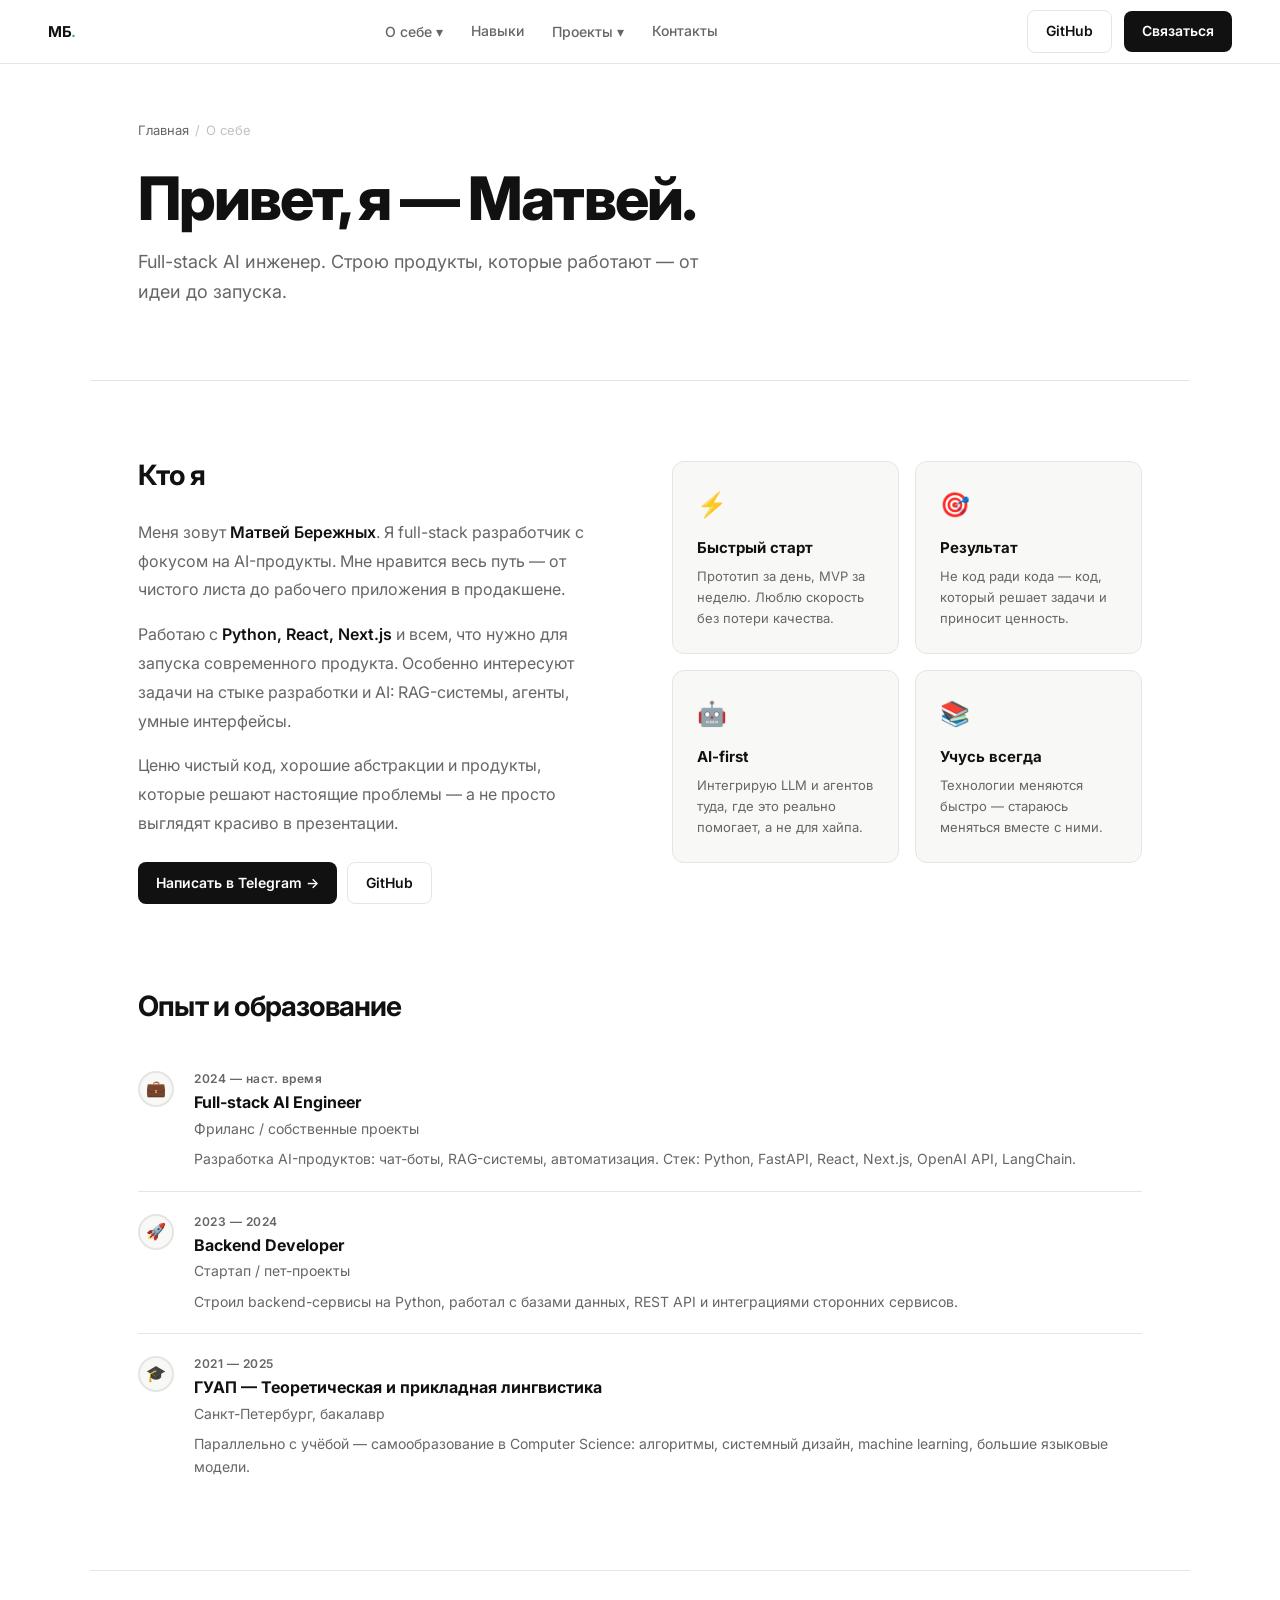
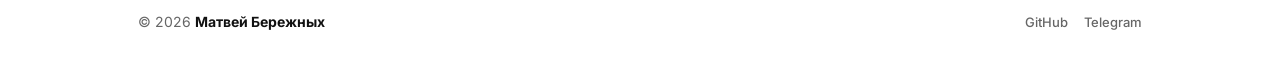
==== about.html @ 2c63535a "Initial commit" ====
<!DOCTYPE html>
<html lang="ru">
<head>
  <meta charset="UTF-8" />
  <meta name="viewport" content="width=device-width, initial-scale=1.0" />
  <title>О себе — Матвей Бережных</title>
  <link rel="preconnect" href="https://fonts.googleapis.com" />
  <link href="https://fonts.googleapis.com/css2?family=Inter:wght@300;400;500;600;700;800&display=swap" rel="stylesheet" />
  <link rel="stylesheet" href="style.css" />
  <style>
    .two-col { display: grid; grid-template-columns: 1fr 1fr; gap: 64px; align-items: start; }
    .content h2 { font-size: 28px; font-weight: 700; letter-spacing: -0.8px; margin-bottom: 20px; }
    .content p { font-size: 16px; color: var(--text-muted); line-height: 1.8; margin-bottom: 16px; }
    .content p strong { color: var(--text); font-weight: 600; }

    /* Timeline */
    .timeline { margin-top: 8px; }
    .tl-item {
      display: flex; gap: 20px; padding: 20px 0;
      border-bottom: 1px solid var(--border);
    }
    .tl-item:last-child { border-bottom: none; }
    .tl-dot {
      width: 36px; height: 36px; border-radius: 50%;
      background: var(--bg2); border: 2px solid var(--border);
      display: flex; align-items: center; justify-content: center;
      font-size: 16px; flex-shrink: 0; margin-top: 2px;
    }
    .tl-year { font-size: 12px; font-weight: 600; color: var(--text-muted); letter-spacing: 0.5px; }
    .tl-title { font-size: 16px; font-weight: 700; color: var(--text); margin-top: 2px; }
    .tl-place { font-size: 14px; color: var(--text-muted); margin-top: 2px; }
    .tl-desc { font-size: 14px; color: var(--text-muted); line-height: 1.6; margin-top: 8px; }

    /* Values grid */
    .values-grid { display: grid; grid-template-columns: 1fr 1fr; gap: 16px; margin-top: 8px; }
    .value-card {
      background: var(--bg2); border: 1px solid var(--border); border-radius: var(--radius);
      padding: 24px; transition: border-color 0.15s;
    }
    .value-card:hover { border-color: #bbb; }
    .value-icon { font-size: 24px; margin-bottom: 12px; }
    .value-title { font-size: 15px; font-weight: 700; color: var(--text); margin-bottom: 6px; }
    .value-desc { font-size: 13px; color: var(--text-muted); line-height: 1.6; }

    @media (max-width: 768px) {
      .two-col { grid-template-columns: 1fr; gap: 48px; }
      .values-grid { grid-template-columns: 1fr; }
    }
  </style>
</head>
<body>

  <nav id="nav">
    <a href="index.html" class="nav-logo">МБ<span>.</span></a>
    <ul class="nav-links" id="navLinks">
      <li>
        <button onclick="toggleDropdown(this)">О себе <i class="chevron">▾</i></button>
        <div class="dropdown">
          <a href="about.html" class="dropdown-item">
            <div class="di-icon">👤</div>
            <div class="di-text"><div class="di-title">Обо мне</div><div class="di-desc">Биография, опыт, ценности</div></div>
          </a>
          <a href="about.html#experience" class="dropdown-item">
            <div class="di-icon">🏆</div>
            <div class="di-text"><div class="di-title">Опыт и образование</div><div class="di-desc">Чем занимался, где учился</div></div>
          </a>
        </div>
      </li>
      <li><a href="index.html#skills">Навыки</a></li>
      <li>
        <button onclick="toggleDropdown(this)">Проекты <i class="chevron">▾</i></button>
        <div class="dropdown">
          <a href="project-ai.html" class="dropdown-item">
            <div class="di-icon">🤖</div>
            <div class="di-text"><div class="di-title">AI Ассистент</div><div class="di-desc">LLM-агент с памятью и RAG</div></div>
          </a>
          <a href="project-analytics.html" class="dropdown-item">
            <div class="di-icon">📊</div>
            <div class="di-text"><div class="di-title">Аналитическая платформа</div><div class="di-desc">SaaS-дашборды + AI-инсайты</div></div>
          </a>
          <a href="project-outreach.html" class="dropdown-item">
            <div class="di-icon">✉️</div>
            <div class="di-text"><div class="di-title">Outreach автоматизация</div><div class="di-desc">AI-рассылки + аналитика</div></div>
          </a>
          <div class="dropdown-divider"></div>
          <a href="index.html#projects" class="dropdown-item">
            <div class="di-icon">→</div>
            <div class="di-text"><div class="di-title">Все проекты</div><div class="di-desc">На главной странице</div></div>
          </a>
        </div>
      </li>
      <li><a href="index.html#contact">Контакты</a></li>
    </ul>
    <div class="nav-cta">
      <a href="https://github.com/tamed0g" target="_blank" rel="noopener noreferrer" class="btn btn-outline">GitHub</a>
      <a href="index.html#contact" class="btn btn-primary">Связаться</a>
    </div>
  </nav>

  <div class="page-hero fade-in">
    <div class="breadcrumb">
      <a href="index.html">Главная</a>
      <span>/</span>
      <span>О себе</span>
    </div>
    <h1>Привет, я — Матвей.</h1>
    <p>Full-stack AI инженер. Строю продукты, которые работают — от идеи до запуска.</p>
  </div>

  <div class="content">
    <div class="two-col">
      <div class="fade-in">
        <h2>Кто я</h2>
        <p>Меня зовут <strong>Матвей Бережных</strong>. Я full-stack разработчик с фокусом на AI-продукты. Мне нравится весь путь — от чистого листа до рабочего приложения в продакшене.</p>
        <p>Работаю с <strong>Python, React, Next.js</strong> и всем, что нужно для запуска современного продукта. Особенно интересуют задачи на стыке разработки и AI: RAG-системы, агенты, умные интерфейсы.</p>
        <p>Ценю чистый код, хорошие абстракции и продукты, которые решают настоящие проблемы — а не просто выглядят красиво в презентации.</p>
        <div style="display:flex;gap:10px;margin-top:24px;flex-wrap:wrap;">
          <a href="https://t.me/tamed0g" target="_blank" rel="noopener noreferrer" class="btn btn-primary">Написать в Telegram →</a>
          <a href="https://github.com/tamed0g" target="_blank" rel="noopener noreferrer" class="btn btn-outline">GitHub</a>
        </div>
      </div>
      <div class="values-grid fade-in">
        <div class="value-card">
          <div class="value-icon">⚡</div>
          <div class="value-title">Быстрый старт</div>
          <div class="value-desc">Прототип за день, MVP за неделю. Люблю скорость без потери качества.</div>
        </div>
        <div class="value-card">
          <div class="value-icon">🎯</div>
          <div class="value-title">Результат</div>
          <div class="value-desc">Не код ради кода — код, который решает задачи и приносит ценность.</div>
        </div>
        <div class="value-card">
          <div class="value-icon">🤖</div>
          <div class="value-title">AI-first</div>
          <div class="value-desc">Интегрирую LLM и агентов туда, где это реально помогает, а не для хайпа.</div>
        </div>
        <div class="value-card">
          <div class="value-icon">📚</div>
          <div class="value-title">Учусь всегда</div>
          <div class="value-desc">Технологии меняются быстро — стараюсь меняться вместе с ними.</div>
        </div>
      </div>
    </div>

    <div style="margin-top: 80px;" id="experience">
      <h2 class="fade-in">Опыт и образование</h2>
      <div class="timeline">
        <div class="tl-item fade-in">
          <div class="tl-dot">💼</div>
          <div class="tl-body">
            <div class="tl-year">2024 — наст. время</div>
            <div class="tl-title">Full-stack AI Engineer</div>
            <div class="tl-place">Фриланс / собственные проекты</div>
            <div class="tl-desc">Разработка AI-продуктов: чат-боты, RAG-системы, автоматизация. Стек: Python, FastAPI, React, Next.js, OpenAI API, LangChain.</div>
          </div>
        </div>
        <div class="tl-item fade-in">
          <div class="tl-dot">🚀</div>
          <div class="tl-body">
            <div class="tl-year">2023 — 2024</div>
            <div class="tl-title">Backend Developer</div>
            <div class="tl-place">Стартап / пет-проекты</div>
            <div class="tl-desc">Строил backend-сервисы на Python, работал с базами данных, REST API и интеграциями сторонних сервисов.</div>
          </div>
        </div>
        <div class="tl-item fade-in">
          <div class="tl-dot">🎓</div>
          <div class="tl-body">
            <div class="tl-year">2021 — 2025</div>
            <div class="tl-title">ГУАП — Теоретическая и прикладная лингвистика</div>
            <div class="tl-place">Санкт-Петербург, бакалавр</div>
            <div class="tl-desc">Параллельно с учёбой — самообразование в Computer Science: алгоритмы, системный дизайн, machine learning, большие языковые модели.</div>
          </div>
        </div>
      </div>
    </div>
  </div>

  <footer>
    <div class="footer-left">© 2026 <a href="index.html">Матвей Бережных</a></div>
    <div class="footer-socials">
      <a href="https://github.com/tamed0g" target="_blank" rel="noopener noreferrer">GitHub</a>
      <a href="https://t.me/tamed0g" target="_blank" rel="noopener noreferrer">Telegram</a>
    </div>
  </footer>

  <script src="main.js"></script>
</body>
</html>
---- style.css ----
/* ── RESET ── */
*, *::before, *::after { box-sizing: border-box; margin: 0; padding: 0; }

:root {
  --bg: #ffffff;
  --bg2: #f8f8f6;
  --bg3: #f0efeb;
  --text: #111111;
  --text-muted: #666666;
  --accent-green: #22c55e;
  --border: #e5e5e3;
  --radius: 12px;
  --radius-sm: 8px;
}

html { scroll-behavior: smooth; }
body {
  font-family: 'Inter', -apple-system, sans-serif;
  background: var(--bg);
  color: var(--text);
  line-height: 1.6;
  -webkit-font-smoothing: antialiased;
}

/* ── NAV ── */
nav {
  position: fixed; top: 0; left: 0; right: 0; z-index: 100;
  display: flex; align-items: center; justify-content: space-between;
  padding: 0 48px; height: 64px;
  background: rgba(255,255,255,0.85);
  backdrop-filter: blur(12px);
  border-bottom: 1px solid var(--border);
  transition: box-shadow 0.2s;
}
nav.scrolled { box-shadow: 0 1px 16px rgba(0,0,0,0.06); }

.nav-logo {
  font-size: 15px; font-weight: 700; letter-spacing: -0.3px;
  color: var(--text); text-decoration: none;
}
.nav-logo span { color: var(--accent-green); }

.nav-links {
  display: flex; gap: 4px; list-style: none; align-items: center;
}
.nav-links > li { position: relative; }
.nav-links > li > a,
.nav-links > li > button {
  font-size: 14px; font-weight: 500; color: var(--text-muted);
  text-decoration: none; background: none; border: none; cursor: pointer;
  padding: 6px 12px; border-radius: 6px;
  display: flex; align-items: center; gap: 4px;
  transition: color 0.15s, background 0.15s; font-family: inherit;
}
.nav-links > li > a:hover,
.nav-links > li > button:hover,
.nav-links > li.open > button { color: var(--text); background: var(--bg2); }
.nav-links > li > button .chevron {
  display: inline-block; transition: transform 0.2s; font-style: normal;
}
.nav-links > li.open > button .chevron { transform: rotate(180deg); }

.nav-cta { display: flex; align-items: center; gap: 12px; }

/* Dropdown */
.dropdown {
  position: absolute; top: calc(100% + 10px); left: 50%;
  transform: translateX(-50%) translateY(-8px);
  min-width: 220px; background: var(--bg);
  border: 1px solid var(--border); border-radius: var(--radius);
  box-shadow: 0 8px 32px rgba(0,0,0,0.10), 0 2px 8px rgba(0,0,0,0.06);
  padding: 8px; opacity: 0; pointer-events: none;
  transition: opacity 0.18s ease, transform 0.18s ease; z-index: 200;
}
.nav-links > li.open .dropdown {
  opacity: 1; pointer-events: auto; transform: translateX(-50%) translateY(0);
}
.dropdown::before {
  content: ''; position: absolute; top: -5px; left: 50%;
  transform: translateX(-50%) rotate(45deg); width: 10px; height: 10px;
  background: var(--bg);
  border-left: 1px solid var(--border); border-top: 1px solid var(--border);
}
.dropdown-item {
  display: flex; align-items: flex-start; gap: 12px;
  padding: 10px 12px; border-radius: 8px;
  text-decoration: none; color: var(--text); transition: background 0.12s;
}
.dropdown-item:hover { background: var(--bg2); }
.di-icon {
  font-size: 20px; width: 36px; height: 36px;
  background: var(--bg2); border: 1px solid var(--border);
  border-radius: 8px; display: flex; align-items: center;
  justify-content: center; flex-shrink: 0; transition: border-color 0.12s;
}
.dropdown-item:hover .di-icon { border-color: #bbb; }
.di-title { font-size: 13px; font-weight: 600; color: var(--text); line-height: 1.3; }
.di-desc { font-size: 12px; color: var(--text-muted); margin-top: 1px; line-height: 1.4; }
.dropdown-divider { height: 1px; background: var(--border); margin: 6px 0; }

/* ── BUTTONS ── */
.btn {
  display: inline-flex; align-items: center; gap: 6px;
  padding: 9px 18px; font-size: 14px; font-weight: 600;
  border-radius: var(--radius-sm); text-decoration: none;
  transition: all 0.15s; cursor: pointer; border: none;
}
.btn-primary { background: var(--text); color: #fff; }
.btn-primary:hover { background: #333; }
.btn-outline { background: transparent; color: var(--text); border: 1.5px solid var(--border); }
.btn-outline:hover { border-color: var(--text); background: var(--bg2); }

/* ── FOOTER ── */
footer {
  border-top: 1px solid var(--border); padding: 40px 48px;
  max-width: 1100px; margin: 0 auto;
  display: flex; align-items: center; justify-content: space-between; flex-wrap: wrap; gap: 16px;
}
.footer-left { font-size: 14px; color: var(--text-muted); }
.footer-left a { font-weight: 700; color: var(--text); text-decoration: none; }
.footer-socials { display: flex; gap: 16px; }
.footer-socials a {
  font-size: 13px; font-weight: 500; color: var(--text-muted);
  text-decoration: none; display: flex; align-items: center; gap: 5px; transition: color 0.15s;
}
.footer-socials a:hover { color: var(--text); }

/* ── FADE-IN ── */
.fade-in {
  opacity: 0; transform: translateY(20px);
  transition: opacity 0.5s ease, transform 0.5s ease;
}
.fade-in.visible { opacity: 1; transform: none; }

/* ── PAGE HERO (страницы проектов и "О себе") ── */
.page-hero {
  padding: 120px 48px 72px;
  max-width: 1100px; margin: 0 auto;
  border-bottom: 1px solid var(--border);
}
.breadcrumb { display: flex; align-items: center; gap: 6px; font-size: 13px; color: var(--text-muted); margin-bottom: 24px; }
.breadcrumb a { color: var(--text-muted); text-decoration: none; }
.breadcrumb a:hover { color: var(--text); }
.breadcrumb span { opacity: 0.4; }
.hero-meta { display: flex; align-items: center; gap: 10px; margin-bottom: 20px; flex-wrap: wrap; }
.project-tag {
  font-size: 11px; font-weight: 600; letter-spacing: 0.8px; text-transform: uppercase;
  color: var(--text-muted); background: var(--bg2); border: 1px solid var(--border);
  padding: 3px 8px; border-radius: 4px;
}
.page-hero h1 { font-size: clamp(36px, 5vw, 60px); font-weight: 800; letter-spacing: -2px; line-height: 1.1; }
.page-hero p { margin-top: 16px; font-size: 18px; color: var(--text-muted); max-width: 580px; line-height: 1.7; }
.hero-actions { display: flex; gap: 12px; margin-top: 32px; flex-wrap: wrap; }
.hero-actions .btn { font-size: 15px; padding: 12px 24px; }

/* ── CONTENT (страницы проектов) ── */
.content { max-width: 1100px; margin: 0 auto; padding: 72px 48px; }
.content-block { margin-bottom: 64px; }
.content-block h2 { font-size: 24px; font-weight: 700; letter-spacing: -0.6px; margin-bottom: 20px; }
.content-block p { font-size: 16px; color: var(--text-muted); line-height: 1.8; margin-bottom: 14px; }
.content-block p strong { color: var(--text); font-weight: 600; }

/* Feature cards */
.feature-grid { display: grid; grid-template-columns: repeat(auto-fill, minmax(240px, 1fr)); gap: 16px; margin-top: 8px; }
.feature-card {
  background: var(--bg2); border: 1px solid var(--border); border-radius: var(--radius);
  padding: 24px; transition: border-color 0.15s;
}
.feature-card:hover { border-color: #bbb; }
.feature-icon { font-size: 24px; margin-bottom: 12px; }
.feature-title { font-size: 15px; font-weight: 700; color: var(--text); margin-bottom: 6px; }
.feature-desc { font-size: 13px; color: var(--text-muted); line-height: 1.6; }

/* Stack tags */
.stack-row { display: flex; flex-wrap: wrap; gap: 8px; margin-top: 8px; }
.stack-tag {
  font-size: 13px; font-weight: 500; color: var(--text);
  background: var(--bg2); border: 1px solid var(--border);
  border-radius: 6px; padding: 6px 12px;
}

/* Project prev/next nav */
.project-nav {
  display: flex; justify-content: space-between; align-items: center;
  padding: 32px 48px; border-top: 1px solid var(--border);
  max-width: 1100px; margin: 0 auto;
}
.pnav-link { display: flex; flex-direction: column; text-decoration: none; gap: 4px; }
.pnav-label { font-size: 12px; color: var(--text-muted); font-weight: 500; }
.pnav-title { font-size: 15px; font-weight: 700; color: var(--text); }
.pnav-link:hover .pnav-title { text-decoration: underline; }
.pnav-link.right { text-align: right; }

/* ── RESPONSIVE ── */
@media (max-width: 768px) {
  nav { padding: 0 24px; }
  .nav-links { display: none; }
  .page-hero, .content, .project-nav, footer { padding-left: 24px; padding-right: 24px; }
  footer { padding-top: 32px; padding-bottom: 32px; }
}
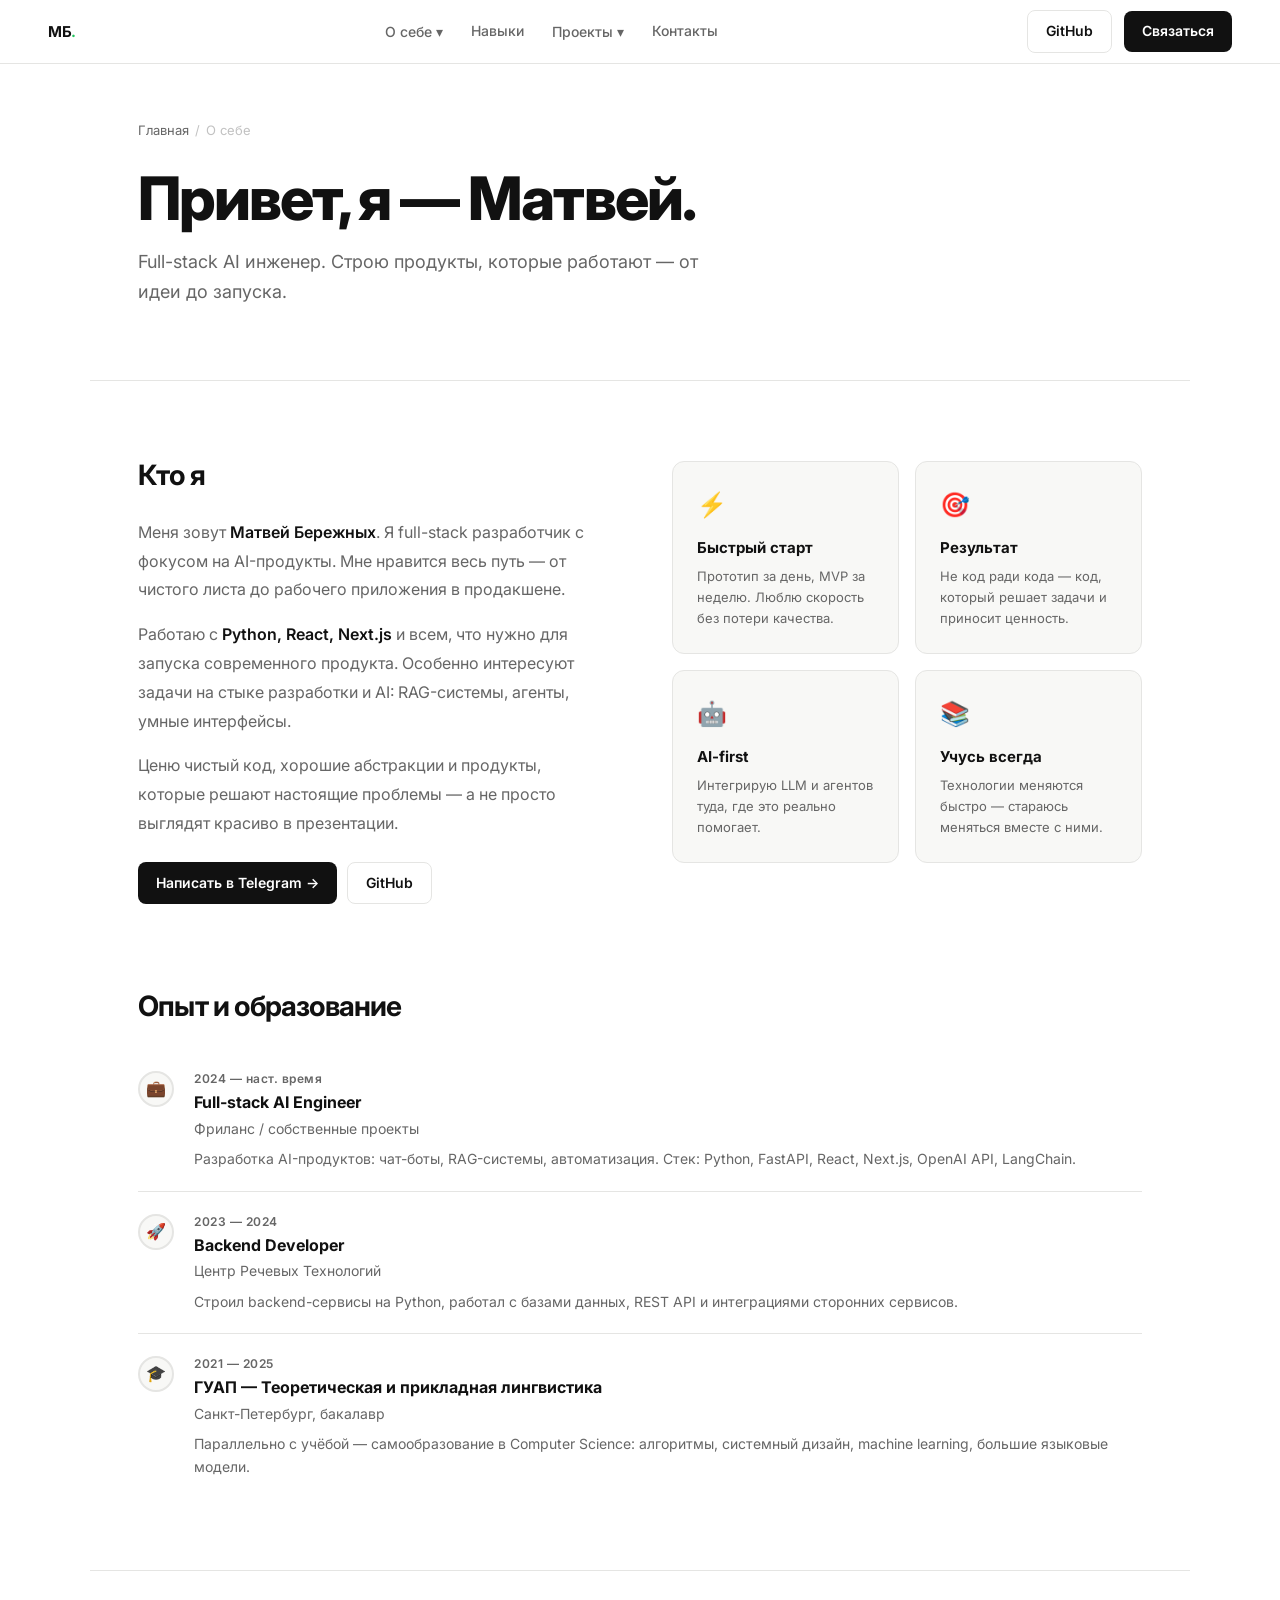
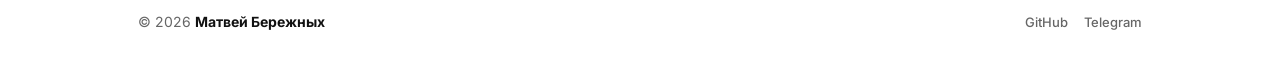
==== commit a13ba99c: "Nav: replace emoji with SVG icons in projects dropdown across all pages; fix about.html text and com" ====
--- a/about.html
+++ b/about.html
@@ -71,20 +71,16 @@
         <button onclick="toggleDropdown(this)">Проекты <i class="chevron">▾</i></button>
         <div class="dropdown">
           <a href="project-ai.html" class="dropdown-item">
-            <div class="di-icon">🤖</div>
+            <div class="di-icon"><svg width="18" height="18" viewBox="0 0 24 24" fill="none" stroke="currentColor" stroke-width="2" stroke-linecap="round" stroke-linejoin="round"><path d="m12 3-1.912 5.813a2 2 0 0 1-1.275 1.275L3 12l5.813 1.912a2 2 0 0 1 1.275 1.275L12 21l1.912-5.813a2 2 0 0 1 1.275-1.275L21 12l-5.813-1.912a2 2 0 0 1-1.275-1.275L12 3Z"/></svg></div>
             <div class="di-text"><div class="di-title">AI Ассистент</div><div class="di-desc">LLM-агент с памятью и RAG</div></div>
           </a>
-          <a href="project-analytics.html" class="dropdown-item">
-            <div class="di-icon">📊</div>
-            <div class="di-text"><div class="di-title">Аналитическая платформа</div><div class="di-desc">SaaS-дашборды + AI-инсайты</div></div>
-          </a>
           <a href="project-outreach.html" class="dropdown-item">
-            <div class="di-icon">✉️</div>
+            <div class="di-icon"><svg width="18" height="18" viewBox="0 0 24 24" fill="none" stroke="currentColor" stroke-width="2" stroke-linecap="round" stroke-linejoin="round"><path d="m22 2-7 20-4-9-9-4Z"/><path d="M22 2 11 13"/></svg></div>
             <div class="di-text"><div class="di-title">Outreach автоматизация</div><div class="di-desc">AI-рассылки + аналитика</div></div>
           </a>
           <div class="dropdown-divider"></div>
           <a href="index.html#projects" class="dropdown-item">
-            <div class="di-icon">→</div>
+            <div class="di-icon"><svg width="18" height="18" viewBox="0 0 24 24" fill="none" stroke="currentColor" stroke-width="2" stroke-linecap="round" stroke-linejoin="round"><rect width="7" height="7" x="3" y="3" rx="1"/><rect width="7" height="7" x="14" y="3" rx="1"/><rect width="7" height="7" x="14" y="14" rx="1"/><rect width="7" height="7" x="3" y="14" rx="1"/></svg></div>
             <div class="di-text"><div class="di-title">Все проекты</div><div class="di-desc">На главной странице</div></div>
           </a>
         </div>
@@ -133,7 +129,7 @@
         <div class="value-card">
           <div class="value-icon">🤖</div>
           <div class="value-title">AI-first</div>
-          <div class="value-desc">Интегрирую LLM и агентов туда, где это реально помогает, а не для хайпа.</div>
+          <div class="value-desc">Интегрирую LLM и агентов туда, где это реально помогает.</div>
         </div>
         <div class="value-card">
           <div class="value-icon">📚</div>
@@ -160,7 +156,7 @@
           <div class="tl-body">
             <div class="tl-year">2023 — 2024</div>
             <div class="tl-title">Backend Developer</div>
-            <div class="tl-place">Стартап / пет-проекты</div>
+            <div class="tl-place">Центр Речевых Технологий</div>
             <div class="tl-desc">Строил backend-сервисы на Python, работал с базами данных, REST API и интеграциями сторонних сервисов.</div>
           </div>
         </div>
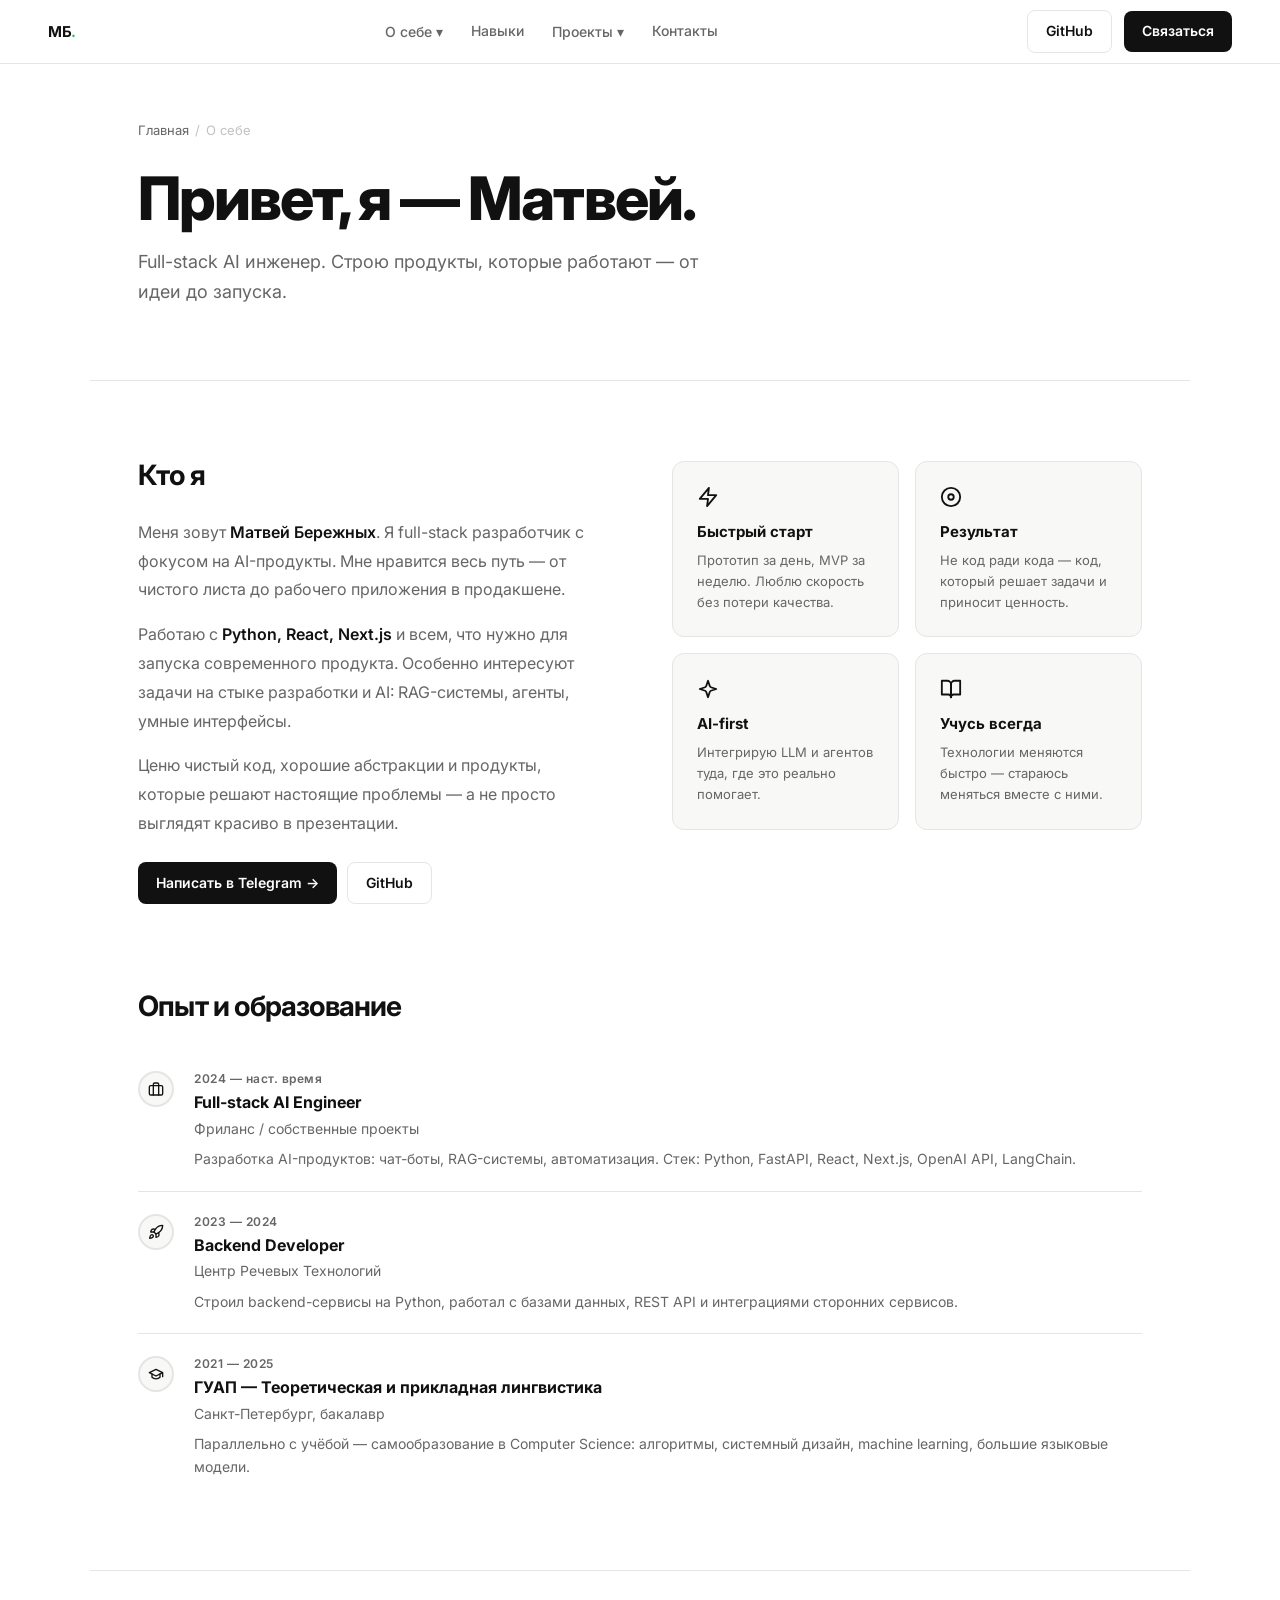
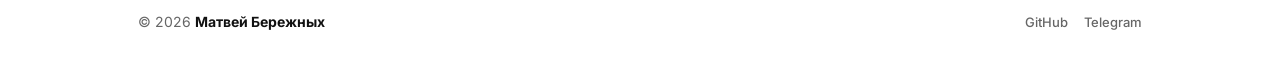
==== commit 62dcdb7f: "about: replace all emojis with SVG icons (values + timeline dots) Co-Authored-By: Claude Sonnet 4.6 " ====
--- a/about.html
+++ b/about.html
@@ -38,7 +38,7 @@
       padding: 24px; transition: border-color 0.15s;
     }
     .value-card:hover { border-color: #bbb; }
-    .value-icon { font-size: 24px; margin-bottom: 12px; }
+    .value-icon { margin-bottom: 12px; display: flex; align-items: center; color: var(--text); }
     .value-title { font-size: 15px; font-weight: 700; color: var(--text); margin-bottom: 6px; }
     .value-desc { font-size: 13px; color: var(--text-muted); line-height: 1.6; }
 
@@ -117,22 +117,22 @@
       </div>
       <div class="values-grid fade-in">
         <div class="value-card">
-          <div class="value-icon">⚡</div>
+          <div class="value-icon"><svg width="22" height="22" viewBox="0 0 24 24" fill="none" stroke="currentColor" stroke-width="2" stroke-linecap="round" stroke-linejoin="round"><polygon points="13 2 3 14 12 14 11 22 21 10 12 10 13 2"/></svg></div>
           <div class="value-title">Быстрый старт</div>
           <div class="value-desc">Прототип за день, MVP за неделю. Люблю скорость без потери качества.</div>
         </div>
         <div class="value-card">
-          <div class="value-icon">🎯</div>
+          <div class="value-icon"><svg width="22" height="22" viewBox="0 0 24 24" fill="none" stroke="currentColor" stroke-width="2" stroke-linecap="round" stroke-linejoin="round"><circle cx="12" cy="12" r="10"/><circle cx="12" cy="12" r="3"/></svg></div>
           <div class="value-title">Результат</div>
           <div class="value-desc">Не код ради кода — код, который решает задачи и приносит ценность.</div>
         </div>
         <div class="value-card">
-          <div class="value-icon">🤖</div>
+          <div class="value-icon"><svg width="22" height="22" viewBox="0 0 24 24" fill="none" stroke="currentColor" stroke-width="2" stroke-linecap="round" stroke-linejoin="round"><path d="m12 3-1.912 5.813a2 2 0 0 1-1.275 1.275L3 12l5.813 1.912a2 2 0 0 1 1.275 1.275L12 21l1.912-5.813a2 2 0 0 1 1.275-1.275L21 12l-5.813-1.912a2 2 0 0 1-1.275-1.275L12 3Z"/></svg></div>
           <div class="value-title">AI-first</div>
           <div class="value-desc">Интегрирую LLM и агентов туда, где это реально помогает.</div>
         </div>
         <div class="value-card">
-          <div class="value-icon">📚</div>
+          <div class="value-icon"><svg width="22" height="22" viewBox="0 0 24 24" fill="none" stroke="currentColor" stroke-width="2" stroke-linecap="round" stroke-linejoin="round"><path d="M2 3h6a4 4 0 0 1 4 4v14a3 3 0 0 0-3-3H2z"/><path d="M22 3h-6a4 4 0 0 0-4 4v14a3 3 0 0 1 3-3h7z"/></svg></div>
           <div class="value-title">Учусь всегда</div>
           <div class="value-desc">Технологии меняются быстро — стараюсь меняться вместе с ними.</div>
         </div>
@@ -143,7 +143,7 @@
       <h2 class="fade-in">Опыт и образование</h2>
       <div class="timeline">
         <div class="tl-item fade-in">
-          <div class="tl-dot">💼</div>
+          <div class="tl-dot"><svg width="16" height="16" viewBox="0 0 24 24" fill="none" stroke="currentColor" stroke-width="2" stroke-linecap="round" stroke-linejoin="round"><rect width="20" height="14" x="2" y="7" rx="2"/><path d="M16 21V5a2 2 0 0 0-2-2h-4a2 2 0 0 0-2 2v16"/></svg></div>
           <div class="tl-body">
             <div class="tl-year">2024 — наст. время</div>
             <div class="tl-title">Full-stack AI Engineer</div>
@@ -152,7 +152,7 @@
           </div>
         </div>
         <div class="tl-item fade-in">
-          <div class="tl-dot">🚀</div>
+          <div class="tl-dot"><svg width="16" height="16" viewBox="0 0 24 24" fill="none" stroke="currentColor" stroke-width="2" stroke-linecap="round" stroke-linejoin="round"><path d="M4.5 16.5c-1.5 1.26-2 5-2 5s3.74-.5 5-2c.71-.84.7-2.13-.09-2.91a2.18 2.18 0 0 0-2.91-.09z"/><path d="m12 15-3-3a22 22 0 0 1 2-3.95A12.88 12.88 0 0 1 22 2c0 2.72-.78 7.5-6 11a22.35 22.35 0 0 1-4 2z"/><path d="M9 12H4s.55-3.03 2-4c1.62-1.08 5 0 5 0"/><path d="M12 15v5s3.03-.55 4-2c1.08-1.62 0-5 0-5"/></svg></div>
           <div class="tl-body">
             <div class="tl-year">2023 — 2024</div>
             <div class="tl-title">Backend Developer</div>
@@ -161,7 +161,7 @@
           </div>
         </div>
         <div class="tl-item fade-in">
-          <div class="tl-dot">🎓</div>
+          <div class="tl-dot"><svg width="16" height="16" viewBox="0 0 24 24" fill="none" stroke="currentColor" stroke-width="2" stroke-linecap="round" stroke-linejoin="round"><path d="M22 10v6M2 10l10-5 10 5-10 5z"/><path d="M6 12v5c3 3 9 3 12 0v-5"/></svg></div>
           <div class="tl-body">
             <div class="tl-year">2021 — 2025</div>
             <div class="tl-title">ГУАП — Теоретическая и прикладная лингвистика</div>
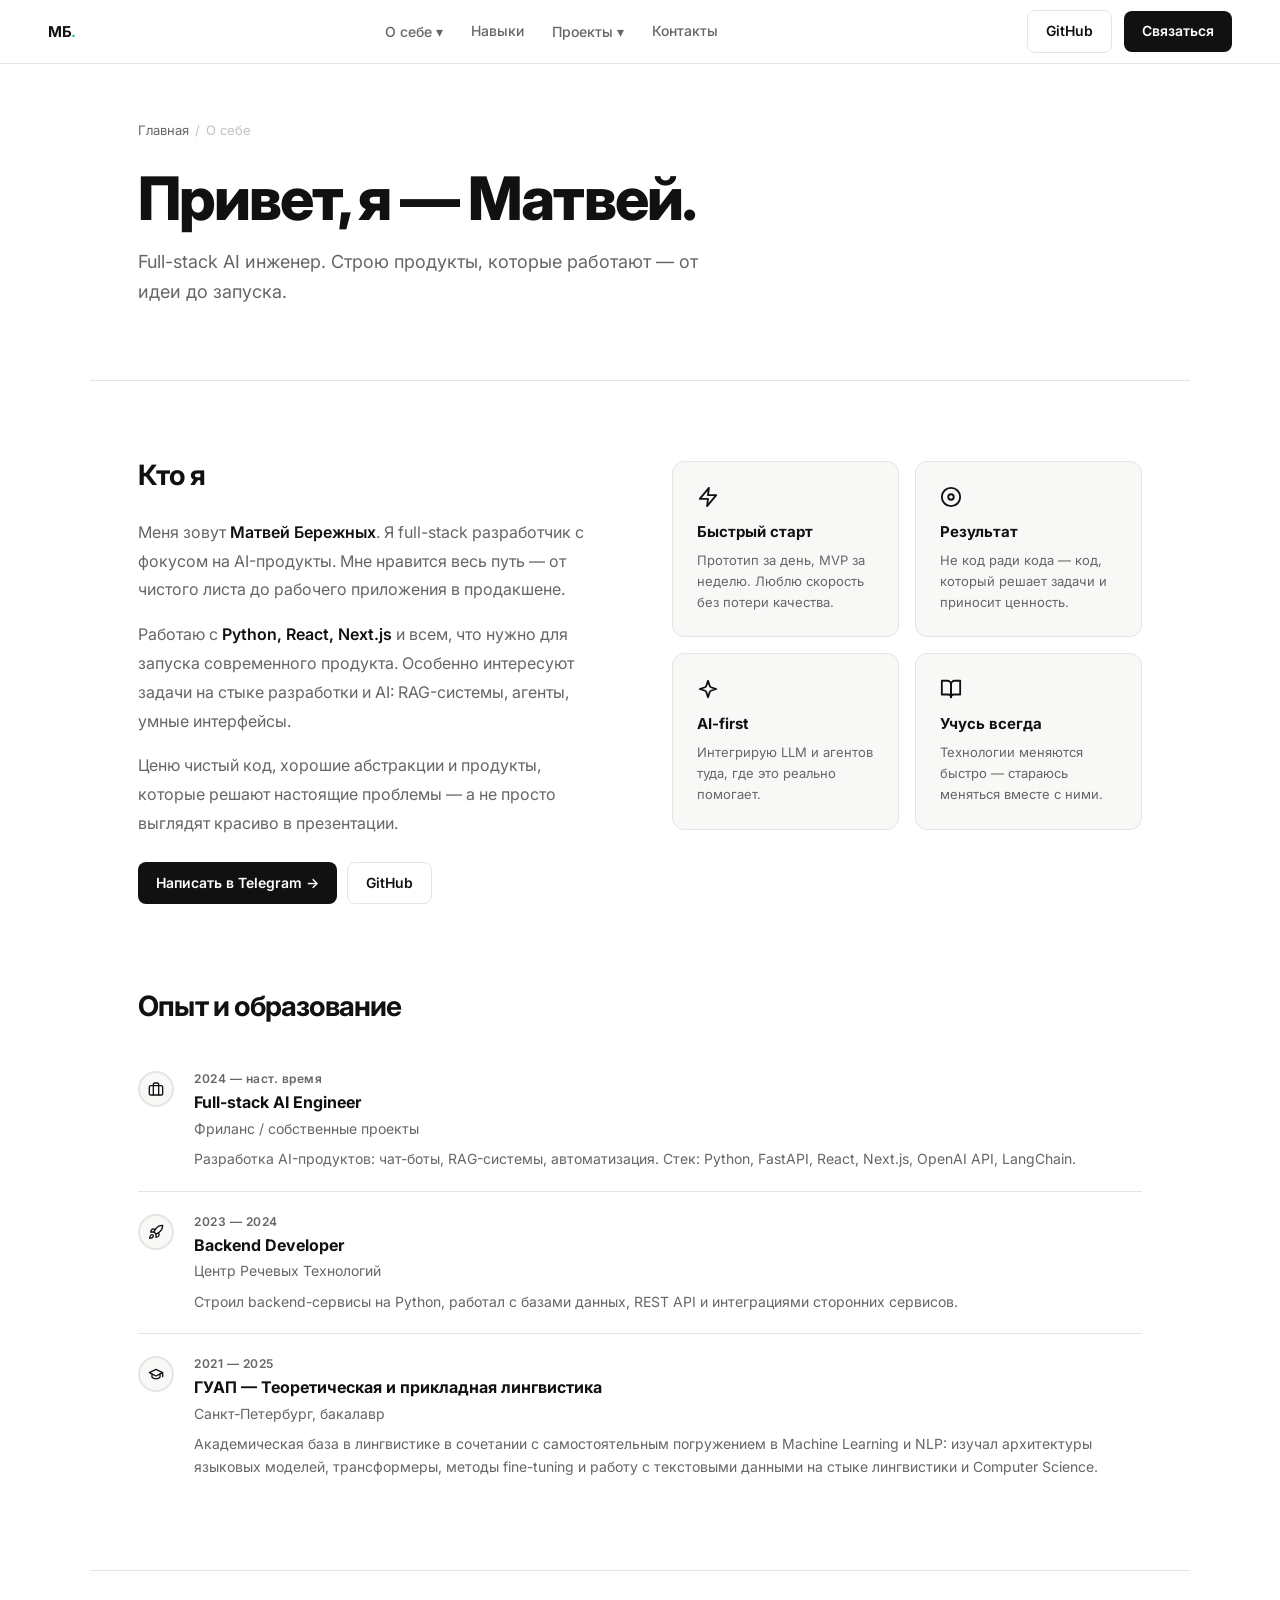
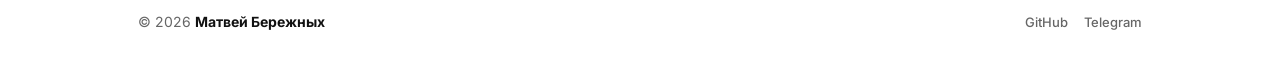
==== commit 38a78c33: "about: update education description with professional wording" ====
--- a/about.html
+++ b/about.html
@@ -57,11 +57,11 @@
         <button onclick="toggleDropdown(this)">О себе <i class="chevron">▾</i></button>
         <div class="dropdown">
           <a href="about.html" class="dropdown-item">
-            <div class="di-icon">👤</div>
+            <div class="di-icon"><svg width="18" height="18" viewBox="0 0 24 24" fill="none" stroke="currentColor" stroke-width="2" stroke-linecap="round" stroke-linejoin="round"><circle cx="12" cy="8" r="4"/><path d="M4 20c0-4 3.6-7 8-7s8 3 8 7"/></svg></div>
             <div class="di-text"><div class="di-title">Обо мне</div><div class="di-desc">Биография, опыт, ценности</div></div>
           </a>
           <a href="about.html#experience" class="dropdown-item">
-            <div class="di-icon">🏆</div>
+            <div class="di-icon"><svg width="18" height="18" viewBox="0 0 24 24" fill="none" stroke="currentColor" stroke-width="2" stroke-linecap="round" stroke-linejoin="round"><path d="M6 9H4.5a2.5 2.5 0 0 1 0-5H6"/><path d="M18 9h1.5a2.5 2.5 0 0 0 0-5H18"/><path d="M4 22h16"/><path d="M10 14.66V17c0 .55-.47.98-.97 1.21C7.85 18.75 7 20.24 7 22"/><path d="M14 14.66V17c0 .55.47.98.97 1.21C16.15 18.75 17 20.24 17 22"/><path d="M18 2H6v7a6 6 0 0 0 12 0V2Z"/></svg></div>
             <div class="di-text"><div class="di-title">Опыт и образование</div><div class="di-desc">Чем занимался, где учился</div></div>
           </a>
         </div>
@@ -166,7 +166,7 @@
             <div class="tl-year">2021 — 2025</div>
             <div class="tl-title">ГУАП — Теоретическая и прикладная лингвистика</div>
             <div class="tl-place">Санкт-Петербург, бакалавр</div>
-            <div class="tl-desc">Параллельно с учёбой — самообразование в Computer Science: алгоритмы, системный дизайн, machine learning, большие языковые модели.</div>
+            <div class="tl-desc">Академическая база в лингвистике в сочетании с самостоятельным погружением в Machine Learning и NLP: изучал архитектуры языковых моделей, трансформеры, методы fine-tuning и работу с текстовыми данными на стыке лингвистики и Computer Science.</div>
           </div>
         </div>
       </div>
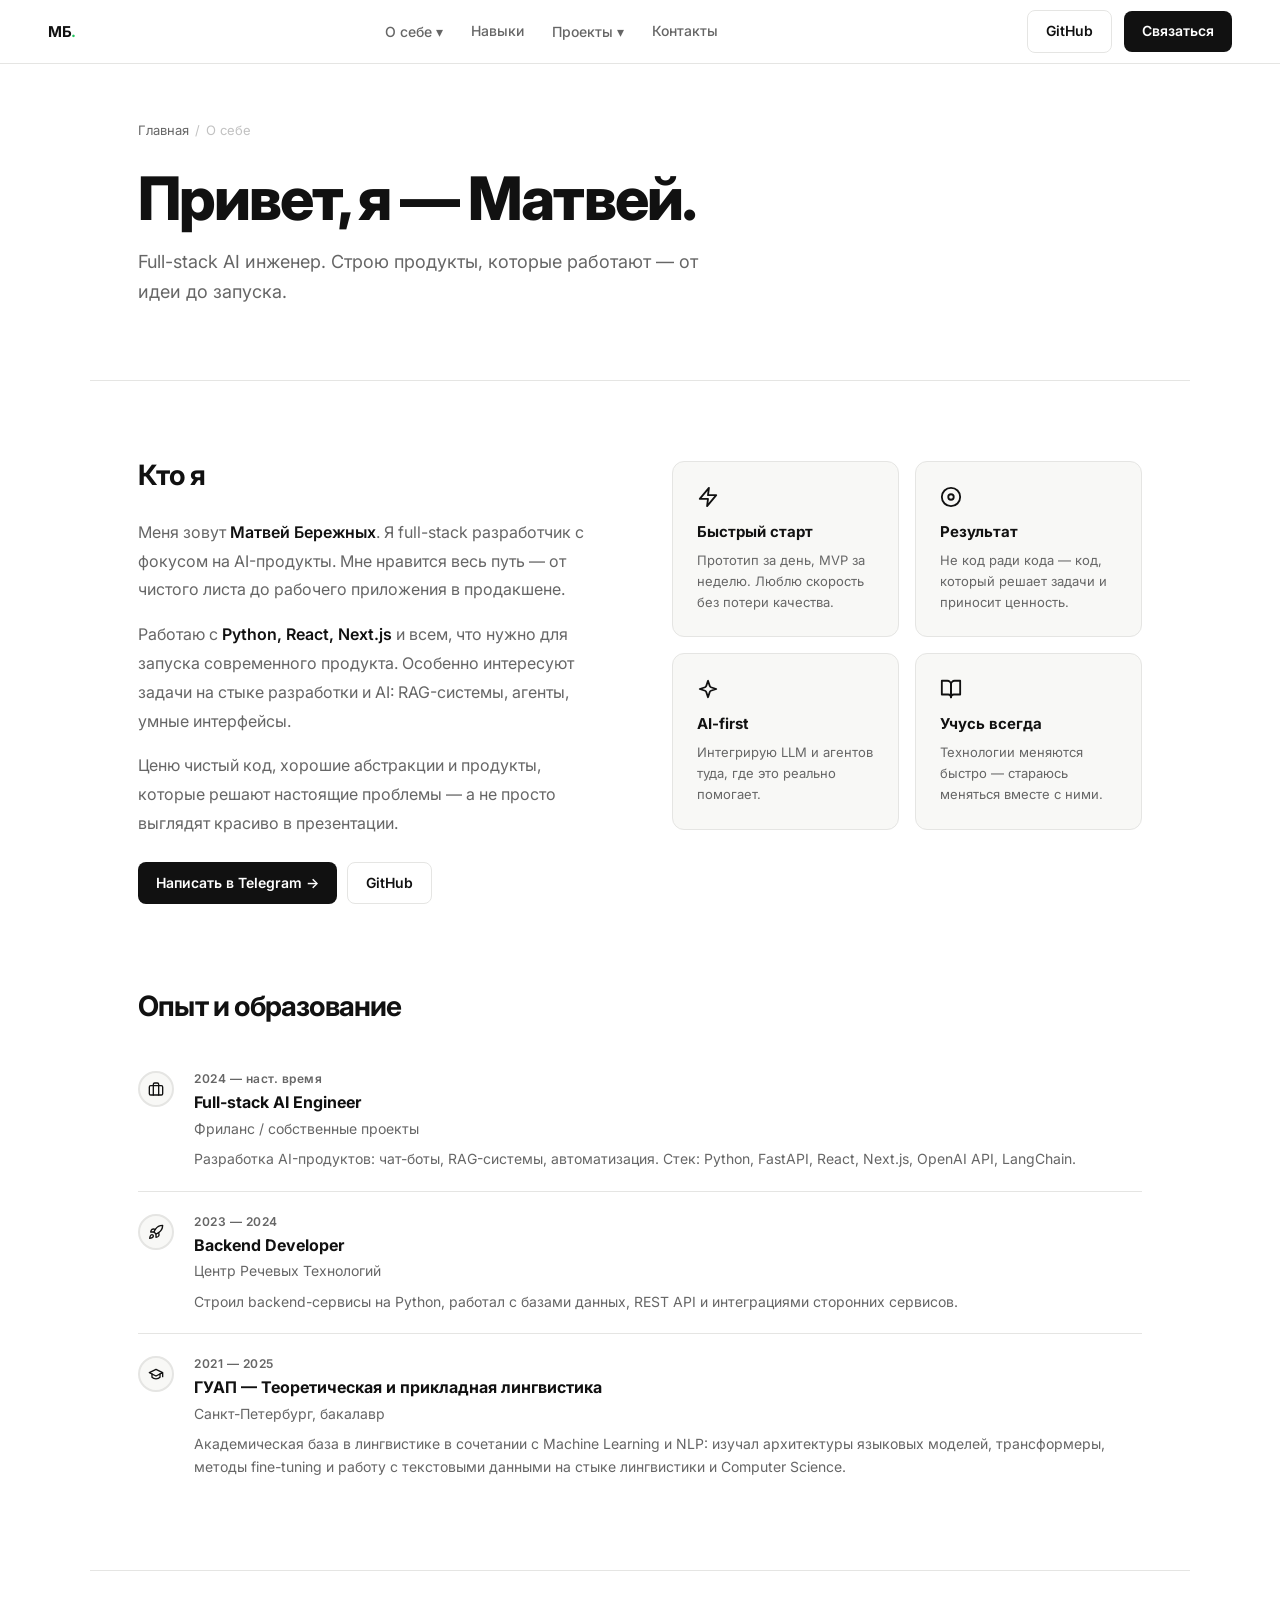
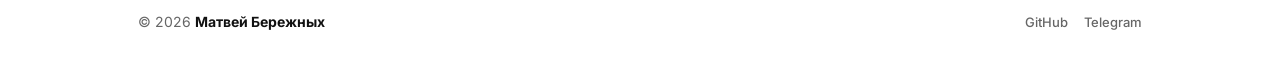
==== commit 6d5d8e93: "changed about text" ====
--- a/about.html
+++ b/about.html
@@ -166,7 +166,7 @@
             <div class="tl-year">2021 — 2025</div>
             <div class="tl-title">ГУАП — Теоретическая и прикладная лингвистика</div>
             <div class="tl-place">Санкт-Петербург, бакалавр</div>
-            <div class="tl-desc">Академическая база в лингвистике в сочетании с самостоятельным погружением в Machine Learning и NLP: изучал архитектуры языковых моделей, трансформеры, методы fine-tuning и работу с текстовыми данными на стыке лингвистики и Computer Science.</div>
+            <div class="tl-desc">Академическая база в лингвистике в сочетании с Machine Learning и NLP: изучал архитектуры языковых моделей, трансформеры, методы fine-tuning и работу с текстовыми данными на стыке лингвистики и Computer Science.</div>
           </div>
         </div>
       </div>
